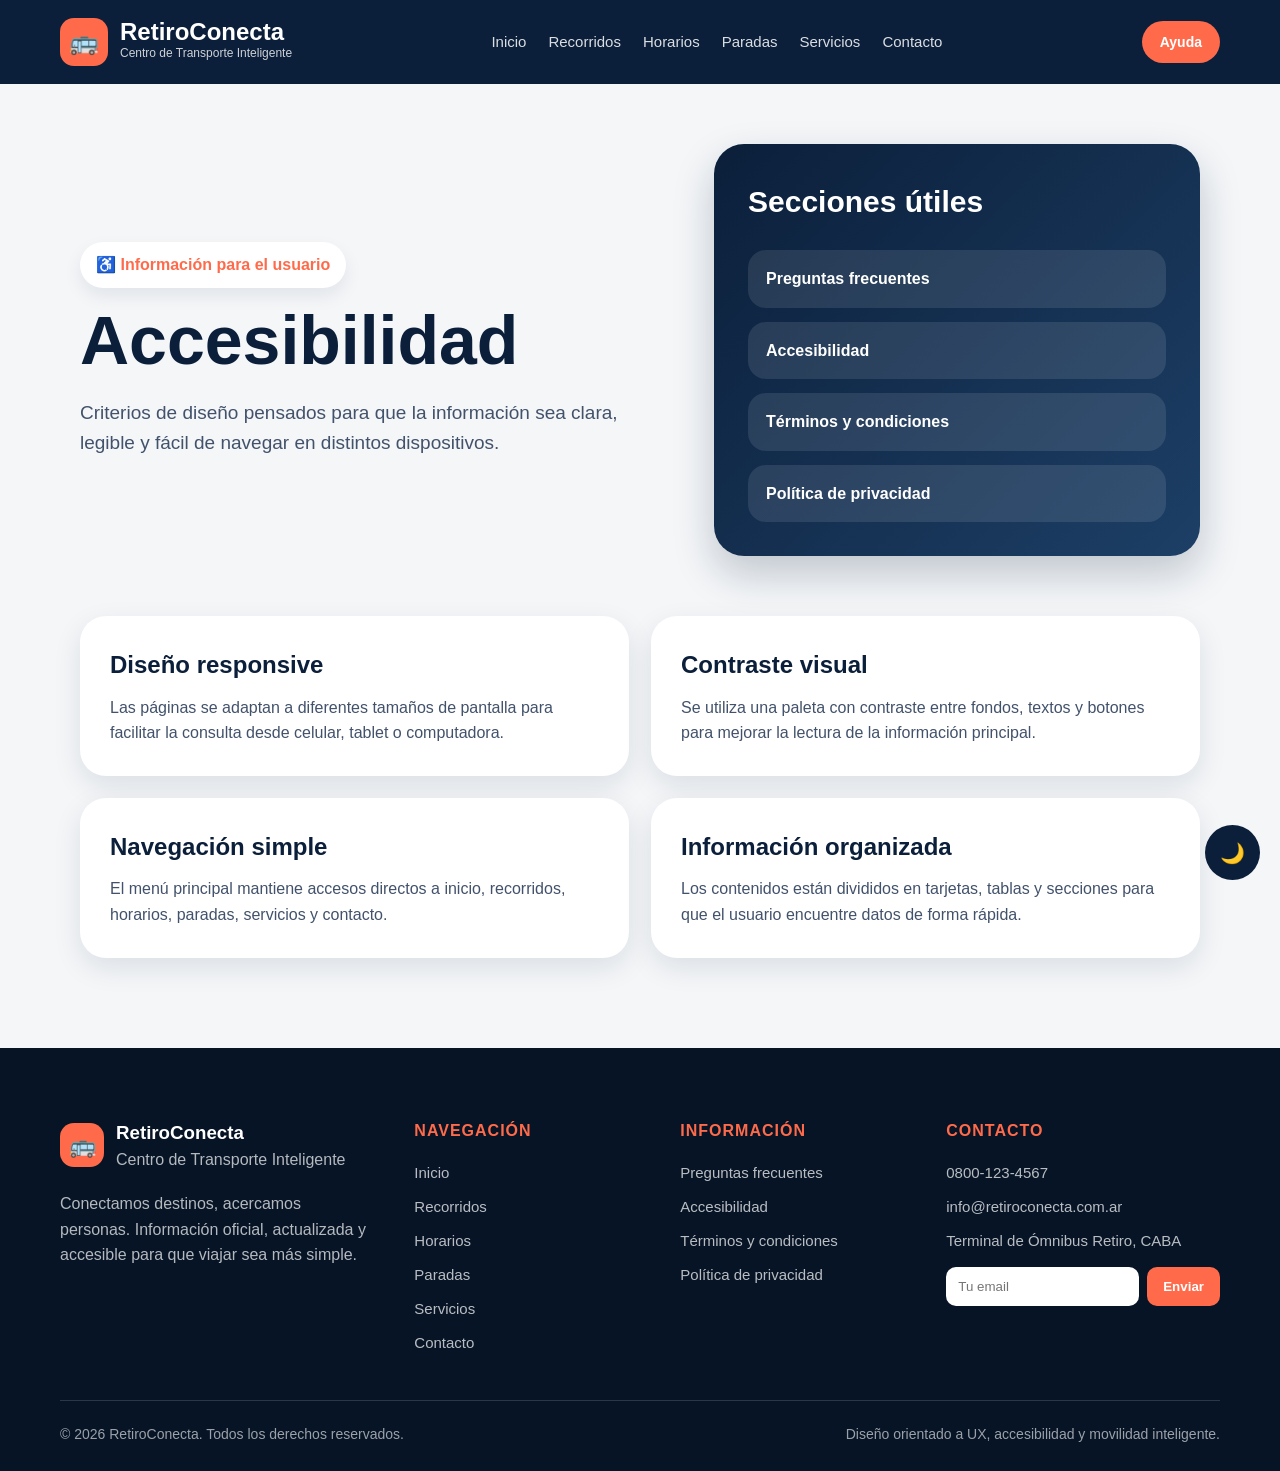
==== accesibilidad.html @ 70b4e5db "Cuarta_version" ====
<!DOCTYPE html>
<html lang="es">
<head>
  <meta charset="UTF-8">
  <meta name="viewport" content="width=device-width, initial-scale=1.0">
  <title>RetiroConecta | Accesibilidad</title>
  <link rel="stylesheet" href="styles.css">
</head>
<body>
  <header class="header">
    <nav class="navbar">
      <a href="index.html" class="logo">
        <div class="logo-icon">🚌</div>
        <div>
          <h1>RetiroConecta</h1>
          <p>Centro de Transporte Inteligente</p>
        </div>
      </a>

      <ul class="nav-links">
        <li><a href="index.html">Inicio</a></li>
        <li><a href="recorridos.html">Recorridos</a></li>
        <li><a href="horarios.html">Horarios</a></li>
        <li><a href="paradas.html">Paradas</a></li>
        <li><a href="servicios.html">Servicios</a></li>
        <li><a href="contacto.html">Contacto</a></li>
      </ul>

      <a href="contacto.html" class="btn-cuenta">Ayuda</a>
    </nav>
  </header>

  <main>
    <section class="info-hero">
      <div class="info-hero-texto">
        <span class="info-kicker">♿ Información para el usuario</span>
        <h2>Accesibilidad</h2>
        <p>Criterios de diseño pensados para que la información sea clara, legible y fácil de navegar en distintos dispositivos.</p>
      </div>
      <div class="info-panel">
        <h3>Secciones útiles</h3>
        <a href="preguntas-frecuentes.html">Preguntas frecuentes</a>
        <a href="accesibilidad.html">Accesibilidad</a>
        <a href="terminos-condiciones.html">Términos y condiciones</a>
        <a href="politica-privacidad.html">Política de privacidad</a>
      </div>
    </section>

    
    <section class="info-contenido info-grid-dos">
      <article class="info-bloque"><h3>Diseño responsive</h3><p>Las páginas se adaptan a diferentes tamaños de pantalla para facilitar la consulta desde celular, tablet o computadora.</p></article>
      <article class="info-bloque"><h3>Contraste visual</h3><p>Se utiliza una paleta con contraste entre fondos, textos y botones para mejorar la lectura de la información principal.</p></article>
      <article class="info-bloque"><h3>Navegación simple</h3><p>El menú principal mantiene accesos directos a inicio, recorridos, horarios, paradas, servicios y contacto.</p></article>
      <article class="info-bloque"><h3>Información organizada</h3><p>Los contenidos están divididos en tarjetas, tablas y secciones para que el usuario encuentre datos de forma rápida.</p></article>
    </section>

  </main>

  <footer class="footer">
    <div class="footer-contenedor">
      <div class="footer-marca">
        <div class="footer-logo">
          <div class="logo-icon">🚌</div>
          <div>
            <h3>RetiroConecta</h3>
            <p>Centro de Transporte Inteligente</p>
          </div>
        </div>
        <p>Conectamos destinos, acercamos personas. Información oficial, actualizada y accesible para que viajar sea más simple.</p>
      </div>

      <div class="footer-columna">
        <h4>Navegación</h4>
        <ul>
          <li><a href="index.html">Inicio</a></li>
          <li><a href="recorridos.html">Recorridos</a></li>
          <li><a href="horarios.html">Horarios</a></li>
          <li><a href="paradas.html">Paradas</a></li>
          <li><a href="servicios.html">Servicios</a></li>
          <li><a href="contacto.html">Contacto</a></li>
        </ul>
      </div>

      <div class="footer-columna">
        <h4>Información</h4>
        <ul>
          <li><a href="preguntas-frecuentes.html">Preguntas frecuentes</a></li>
          <li><a href="accesibilidad.html">Accesibilidad</a></li>
          <li><a href="terminos-condiciones.html">Términos y condiciones</a></li>
          <li><a href="politica-privacidad.html">Política de privacidad</a></li>
        </ul>
      </div>

      <div class="footer-columna">
        <h4>Contacto</h4>
        <ul>
          <li>0800-123-4567</li>
          <li>info@retiroconecta.com.ar</li>
          <li>Terminal de Ómnibus Retiro, CABA</li>
        </ul>
        <form class="newsletter">
          <input type="email" placeholder="Tu email">
          <button type="submit">Enviar</button>
        </form>
      </div>
    </div>

    <div class="footer-bottom">
      <p>© 2026 RetiroConecta. Todos los derechos reservados.</p>
      <p>Diseño orientado a UX, accesibilidad y movilidad inteligente.</p>
    </div>
  </footer>
  <script src="./script.js"></script>
</body>
</html>
---- styles.css ----
* {
  margin: 0;
  padding: 0;
  box-sizing: border-box;
}

body {
  font-family: Arial, Helvetica, sans-serif;
  background: #f4f6f8;
  color: #0b1f3a;
  line-height: 1.6;
}

a {
  text-decoration: none;
  color: inherit;
}

ul {
  list-style: none;
}

/* HEADER */

.header {
  background-color: #0b1f3a;
  color: white;
  padding: 18px 60px;
  position: sticky;
  top: 0;
  z-index: 100;
}

.navbar {
  max-width: 1200px;
  margin: auto;
  display: flex;
  align-items: center;
  justify-content: space-between;
  gap: 30px;
}

.logo {
  display: flex;
  align-items: center;
  gap: 12px;
}

.logo-icon {
  width: 48px;
  height: 48px;
  border-radius: 14px;
  background-color: #ff6b4a;
  display: flex;
  align-items: center;
  justify-content: center;
  font-size: 24px;
}

.logo h1 {
  font-size: 24px;
  line-height: 1;
}

.logo p {
  font-size: 12px;
  opacity: 0.8;
}

.nav-links {
  display: flex;
  gap: 22px;
  font-size: 15px;
}

.nav-links a {
  opacity: 0.85;
  transition: 0.3s;
}

.nav-links a:hover,
.nav-links .activo {
  color: #ff6b4a;
  opacity: 1;
}

.btn-cuenta {
  background-color: #ff6b4a;
  color: white;
  padding: 10px 18px;
  border-radius: 999px;
  font-size: 14px;
  font-weight: bold;
}

/* BOTONES */

.btn-principal,
.btn-secundario,
.btn-card {
  display: inline-block;
  padding: 14px 24px;
  border-radius: 999px;
  font-weight: bold;
  transition: 0.3s;
  border: none;
  cursor: pointer;
}

.btn-principal {
  background-color: #ff6b4a;
  color: white;
}

.btn-secundario {
  border: 2px solid #0b1f3a;
  color: #0b1f3a;
}

.btn-card {
  background-color: #0b1f3a;
  color: white;
  text-align: center;
  font-size: 14px;
}

.btn-principal:hover,
.btn-secundario:hover,
.btn-card:hover {
  transform: translateY(-3px);
}

/* SECCIONES GENERALES */

.hero,
.page-hero,
.horarios-hero,
.paradas-hero,
.servicios-hero,
.contacto-hero {
  max-width: 1200px;
  margin: 60px auto;
  padding: 0 40px;
  display: grid;
  grid-template-columns: 1.1fr 0.9fr;
  gap: 40px;
  align-items: center;
}

.hero-texto h2,
.page-hero-texto h2,
.horarios-hero-texto h2,
.paradas-hero-texto h2,
.servicios-hero-texto h2,
.contacto-texto h2 {
  font-size: clamp(42px, 6vw, 72px);
  line-height: 1;
  margin-bottom: 24px;
}

.hero-texto p,
.page-hero-texto p,
.horarios-hero-texto p,
.paradas-hero-texto p,
.servicios-hero-texto p,
.contacto-texto p {
  font-size: 19px;
  color: #42526b;
  max-width: 650px;
  margin-bottom: 28px;
}

.hero-botones,
.hero-tags,
.hero-etiquetas,
.contacto-tags {
  display: flex;
  gap: 14px;
  flex-wrap: wrap;
}

.hero-tags span,
.hero-etiquetas span,
.contacto-tags span {
  background: white;
  padding: 12px 18px;
  border-radius: 999px;
  box-shadow: 0 8px 18px rgba(11, 31, 58, 0.08);
  font-size: 14px;
  font-weight: bold;
}

.section-title {
  text-align: center;
  margin-bottom: 42px;
}

.section-title h2 {
  font-size: 40px;
  margin-bottom: 12px;
}

.section-title p {
  color: #42526b;
  font-size: 18px;
  max-width: 720px;
  margin: auto;
}

/* INDEX */

.hero-imagen {
  background: linear-gradient(135deg, #0b1f3a, #1d3f66);
  border-radius: 32px;
  padding: 28px;
  box-shadow: 0 20px 45px rgba(11, 31, 58, 0.25);
}

.mockup {
  background-color: white;
  border-radius: 24px;
  overflow: hidden;
  min-height: 390px;
}

.mockup-top {
  background-color: #e9edf2;
  height: 42px;
  display: flex;
  align-items: center;
  gap: 8px;
  padding: 0 18px;
}

.dot {
  width: 11px;
  height: 11px;
  border-radius: 50%;
  background-color: #b9c3cf;
}

.mockup-body {
  padding: 30px;
}

.mockup-banner {
  background-color: #0b1f3a;
  color: white;
  border-radius: 20px;
  padding: 28px;
  margin-bottom: 22px;
}

.mockup-card {
  background-color: #f4f6f8;
  border-radius: 16px;
  padding: 18px;
  margin-bottom: 14px;
  display: flex;
  justify-content: space-between;
  align-items: center;
}

.mockup-linea {
  height: 12px;
  background-color: #d5dde7;
  border-radius: 999px;
  width: 65%;
}

.mockup-button {
  width: 80px;
  height: 28px;
  border-radius: 999px;
  background-color: #ff6b4a;
}

.buscador,
.filtros-horarios {
  max-width: 1120px;
  margin: 40px auto 80px;
  padding: 38px;
  background-color: white;
  border-radius: 28px;
  box-shadow: 0 12px 32px rgba(11, 31, 58, 0.12);
}

.buscador h2,
.filtros-horarios h2 {
  font-size: 32px;
  margin-bottom: 24px;
  text-align: center;
}

.buscador form,
.filtros-horarios form {
  display: grid;
  grid-template-columns: repeat(4, 1fr);
  gap: 18px;
  align-items: end;
}

.campo label,
.grupo-input label {
  display: block;
  font-size: 14px;
  font-weight: bold;
  margin-bottom: 8px;
  color: #42526b;
}

.campo select,
.campo input,
.grupo-input input,
.grupo-input select,
.grupo-input textarea {
  width: 100%;
  padding: 14px;
  border: 1px solid #ccd5df;
  border-radius: 14px;
  font-size: 15px;
  background-color: #f9fafc;
}

.accesos {
  max-width: 1200px;
  margin: 80px auto;
  padding: 0 40px;
  text-align: center;
}

.accesos h2 {
  font-size: 38px;
  margin-bottom: 18px;
}

.accesos > p {
  color: #42526b;
  max-width: 660px;
  margin: 0 auto 40px;
  font-size: 18px;
}

.cards-grid,
.recorridos-grid,
.paradas-grid {
  display: grid;
  grid-template-columns: repeat(4, 1fr);
  gap: 24px;
}

.card,
.recorrido-card,
.parada-card,
.servicio-card,
.horario-card,
.info-card {
  background: white;
  border-radius: 26px;
  padding: 30px 24px;
  box-shadow: 0 10px 28px rgba(11, 31, 58, 0.1);
  transition: 0.3s;
}

.card:hover,
.recorrido-card:hover,
.parada-card:hover,
.servicio-card:hover,
.horario-card:hover {
  transform: translateY(-6px);
}

.icono,
.card-icono,
.parada-icono,
.servicio-icono {
  width: 60px;
  height: 60px;
  background-color: #e8f4ff;
  color: #0b1f3a;
  border-radius: 18px;
  margin-bottom: 18px;
  display: flex;
  align-items: center;
  justify-content: center;
  font-size: 28px;
}

.card .icono {
  margin: 0 auto 18px;
}

.card h3,
.recorrido-card h3,
.parada-card h3,
.servicio-card h3,
.horario-card h3,
.info-card h3 {
  font-size: 24px;
  margin-bottom: 10px;
}

.card p,
.recorrido-card p,
.parada-card p,
.servicio-card p,
.horario-card p,
.info-card p {
  color: #42526b;
}

.beneficios {
  background-color: #0b1f3a;
  color: white;
  padding: 50px 40px;
}

.beneficios-contenedor {
  max-width: 1200px;
  margin: auto;
  display: grid;
  grid-template-columns: repeat(4, 1fr);
  gap: 24px;
  text-align: center;
}

.beneficio {
  padding: 20px;
}

.beneficio span {
  font-size: 32px;
  display: block;
  margin-bottom: 10px;
}

.beneficio p {
  color: rgba(255, 255, 255, 0.75);
}

/* PANELES */

.hero-panel,
.horarios-resumen,
.paradas-panel,
.servicios-panel,
.contacto-panel {
  background: linear-gradient(135deg, #0b1f3a, #1d3f66);
  color: white;
  padding: 34px;
  border-radius: 30px;
  box-shadow: 0 18px 40px rgba(11, 31, 58, 0.22);
}

.hero-panel h3,
.horarios-resumen h3,
.paradas-panel h3,
.servicios-panel h3,
.contacto-panel h3 {
  font-size: 30px;
  margin-bottom: 20px;
}

.ruta-mini,
.resumen-item,
.estado-item,
.panel-item {
  display: flex;
  gap: 16px;
  align-items: center;
  background: rgba(255,255,255,0.1);
  padding: 18px;
  border-radius: 18px;
  margin-top: 14px;
}

.estado {
  background: #e8f4ff;
  color: #0b1f3a;
  padding: 7px 12px;
  border-radius: 999px;
  font-size: 13px;
  font-weight: bold;
}

.estado-dot {
  width: 12px;
  height: 12px;
  border-radius: 50%;
  background-color: #4cff7b;
}

/* RECORRIDOS / PARADAS */

.contenido,
.paradas-grid-section,
.servicios-grid-section,
.tabla-section {
  max-width: 1200px;
  margin: 0 auto 80px;
  padding: 0 40px;
}

.datos-ruta,
.parada-info {
  border-top: 1px solid #e1e7ee;
  padding-top: 16px;
  display: flex;
  flex-direction: column;
  gap: 8px;
  font-size: 14px;
  color: #42526b;
}

.mapa-section,
.mapa-paradas,
.experiencia-section {
  max-width: 1200px;
  margin: 20px auto 90px;
  padding: 40px;
  background: white;
  border-radius: 32px;
  display: grid;
  grid-template-columns: 1fr 1fr;
  gap: 40px;
  align-items: center;
  box-shadow: 0 12px 32px rgba(11,31,58,0.1);
}

.mapa-texto h2,
.experiencia-texto h2 {
  font-size: 40px;
  margin-bottom: 18px;
}

.mapa-texto p,
.experiencia-texto p {
  color: #42526b;
  margin-bottom: 26px;
}

.referencias,
.experiencia-lista,
.mapa-items {
  display: flex;
  flex-direction: column;
  gap: 14px;
}

.referencia,
.experiencia-item,
.mapa-item {
  display: flex;
  align-items: center;
  gap: 12px;
}

.color-dot,
.punto-ref {
  width: 14px;
  height: 14px;
  border-radius: 50%;
  background-color: #ff6b4a;
}

.mapa-visual,
.mapa-falso {
  position: relative;
  min-height: 360px;
  background: #eef3f8;
  border-radius: 28px;
  overflow: hidden;
}

.mapa-linea,
.linea-mapa {
  position: absolute;
  left: 18%;
  top: 18%;
  width: 60%;
  height: 60%;
  border-left: 5px solid #0b1f3a;
  border-bottom: 5px solid #0b1f3a;
  border-radius: 0 0 0 40px;
}

.mapa-parada,
.parada-mapa,
.punto {
  position: absolute;
  background: #ff6b4a;
  color: white;
  padding: 10px 16px;
  border-radius: 999px;
  font-size: 13px;
  font-weight: bold;
  box-shadow: 0 8px 18px rgba(0,0,0,0.18);
}

.p1, .parada-1, .punto-1 { left: 8%; top: 12%; }
.p2, .parada-2, .punto-2 { left: 28%; top: 38%; }
.p3, .parada-3, .punto-3 { left: 44%; top: 62%; }
.p4, .parada-4, .punto-4 { right: 10%; bottom: 14%; }

/* HORARIOS */

.tabla-contenedor {
  background: white;
  border-radius: 28px;
  overflow-x: auto;
  box-shadow: 0 12px 32px rgba(11,31,58,0.1);
}

table {
  width: 100%;
  border-collapse: collapse;
  min-width: 760px;
}

th {
  background: #0b1f3a;
  color: white;
  text-align: left;
  padding: 18px;
}

td {
  padding: 18px;
  border-bottom: 1px solid #e1e7ee;
  color: #42526b;
}

tbody tr:hover {
  background: #f4f6f8;
}

.horarios-cards,
.servicios-grid {
  max-width: 1200px;
  margin: 0 auto 90px;
  padding: 0 40px;
  display: grid;
  grid-template-columns: repeat(3, 1fr);
  gap: 24px;
}

/* SERVICIOS */

.experiencia-item span,
.mapa-item span {
  width: 28px;
  height: 28px;
  border-radius: 50%;
  background: #ff6b4a;
  color: white;
  display: flex;
  align-items: center;
  justify-content: center;
  font-size: 14px;
  font-weight: bold;
}

.visual-grid {
  display: grid;
  grid-template-columns: 1fr 1fr;
  gap: 18px;
}

.visual-card {
  background: #eef3f8;
  border-radius: 24px;
  padding: 28px;
  text-align: center;
}

.visual-card span {
  font-size: 34px;
  display: block;
  margin-bottom: 14px;
}

.visual-card.grande {
  background: linear-gradient(135deg,#0b1f3a,#1d3f66);
  color: white;
  min-height: 180px;
  display: flex;
  flex-direction: column;
  align-items: center;
  justify-content: center;
}

/* CONTACTO */

.contacto-contenido {
  max-width: 1200px;
  margin: 0 auto 80px;
  padding: 0 40px;
  display: grid;
  grid-template-columns: 1.2fr 0.8fr;
  gap: 30px;
}

.formulario-card {
  background: white;
  padding: 40px;
  border-radius: 30px;
  box-shadow: 0 12px 32px rgba(11,31,58,0.1);
}

.formulario-card h2 {
  font-size: 36px;
  margin-bottom: 12px;
}

.formulario-card p {
  color: #42526b;
  margin-bottom: 30px;
}

.formulario-contacto {
  display: flex;
  flex-direction: column;
  gap: 20px;
}

.formulario-contacto button {
  border: none;
  background: #ff6b4a;
  color: white;
  padding: 16px;
  border-radius: 999px;
  font-weight: bold;
  cursor: pointer;
}

.info-extra {
  display: flex;
  flex-direction: column;
  gap: 24px;
}

.info-card span {
  font-size: 34px;
  display: block;
  margin-bottom: 16px;
}

/* FOOTER */

.footer {
  background-color: #061426;
  color: white;
  padding: 70px 60px 25px;
}

.footer-contenedor {
  max-width: 1200px;
  margin: auto;
  display: grid;
  grid-template-columns: 1.4fr 1fr 1fr 1.2fr;
  gap: 45px;
}

.footer-logo {
  display: flex;
  align-items: center;
  gap: 12px;
  margin-bottom: 18px;
}

.footer-logo .logo-icon {
  width: 44px;
  height: 44px;
  font-size: 22px;
}

.footer-marca p {
  color: rgba(255,255,255,0.7);
  max-width: 330px;
}

.footer-columna h4 {
  margin-bottom: 18px;
  color: #ff6b4a;
  font-size: 16px;
  text-transform: uppercase;
  letter-spacing: 1px;
}

.footer-columna ul {
  display: flex;
  flex-direction: column;
  gap: 10px;
  color: rgba(255,255,255,0.72);
  font-size: 15px;
}

.footer-columna a:hover {
  color: #ff6b4a;
}

.newsletter {
  display: flex;
  margin-top: 14px;
  gap: 8px;
}

.newsletter input {
  flex: 1;
  padding: 12px;
  border: none;
  border-radius: 10px;
}

.newsletter button {
  border: none;
  background-color: #ff6b4a;
  color: white;
  padding: 12px 16px;
  border-radius: 10px;
  cursor: pointer;
  font-weight: bold;
}

.footer-bottom {
  max-width: 1200px;
  margin: 45px auto 0;
  padding-top: 22px;
  border-top: 1px solid rgba(255,255,255,0.15);
  display: flex;
  justify-content: space-between;
  gap: 20px;
  color: rgba(255,255,255,0.6);
  font-size: 14px;
}

/* RESPONSIVE */

@media (max-width: 950px) {
  .header {
    padding: 18px 28px;
  }

  .navbar {
    flex-direction: column;
  }

  .nav-links {
    flex-wrap: wrap;
    justify-content: center;
  }

  .hero,
  .page-hero,
  .horarios-hero,
  .paradas-hero,
  .servicios-hero,
  .contacto-hero,
  .mapa-section,
  .mapa-paradas,
  .experiencia-section,
  .contacto-contenido {
    grid-template-columns: 1fr;
  }

  .buscador form,
  .filtros-horarios form {
    grid-template-columns: 1fr 1fr;
  }

  .cards-grid,
  .recorridos-grid,
  .paradas-grid,
  .beneficios-contenedor {
    grid-template-columns: repeat(2, 1fr);
  }

  .servicios-grid,
  .horarios-cards {
    grid-template-columns: 1fr;
  }

  .footer-contenedor {
    grid-template-columns: 1fr 1fr;
  }
}

@media (max-width: 600px) {
  .hero,
  .page-hero,
  .horarios-hero,
  .paradas-hero,
  .servicios-hero,
  .contacto-hero,
  .accesos,
  .contenido,
  .paradas-grid-section,
  .servicios-grid-section,
  .tabla-section,
  .horarios-cards,
  .servicios-grid,
  .contacto-contenido,
  .mapa-section,
  .mapa-paradas,
  .experiencia-section {
    padding: 0 22px;
  }

  .buscador,
  .filtros-horarios {
    margin: 30px 22px 60px;
    padding: 28px 22px;
  }

  .buscador form,
  .filtros-horarios form,
  .cards-grid,
  .recorridos-grid,
  .paradas-grid,
  .beneficios-contenedor,
  .footer-contenedor,
  .visual-grid {
    grid-template-columns: 1fr;
  }

  .footer {
    padding: 50px 24px 24px;
  }

  .footer-bottom {
    flex-direction: column;
  }
}


/* LINKS EXTERNOS DE RUTAS */
.link-ruta,
.link-tabla,
.link-titulo {
  color: inherit;
  font-weight: bold;
}

.link-ruta:hover,
.link-tabla:hover,
.link-titulo:hover {
  color: #ff6b4a;
}

.rutas-externas {
  max-width: 1200px;
  margin: 50px auto 80px;
  padding: 0 40px;
}

.rutas-links-grid {
  display: grid;
  grid-template-columns: repeat(4, 1fr);
  gap: 24px;
}

.ruta-link-card {
  background: white;
  border-radius: 24px;
  padding: 26px 22px;
  box-shadow: 0 10px 28px rgba(11, 31, 58, 0.1);
  transition: 0.3s;
  border-left: 5px solid #ff6b4a;
}

.ruta-link-card:hover {
  transform: translateY(-6px);
}

.ruta-link-card strong {
  display: block;
  color: #ff6b4a;
  font-size: 15px;
  margin-bottom: 8px;
  text-transform: uppercase;
  letter-spacing: 1px;
}

.ruta-link-card span {
  display: block;
  color: #0b1f3a;
  font-size: 20px;
  font-weight: bold;
}

.p5 {
  right: 10%;
  bottom: 28%;
}

@media (max-width: 950px) {
  .rutas-links-grid {
    grid-template-columns: repeat(2, 1fr);
  }
}

@media (max-width: 600px) {
  .rutas-externas {
    padding: 0 22px;
  }

  .rutas-links-grid {
    grid-template-columns: 1fr;
  }
}


/* LOADER PROFESIONAL */
.loader-overlay {
  position: fixed;
  inset: 0;
  background: rgba(6, 20, 38, 0.68);
  backdrop-filter: blur(7px);
  -webkit-backdrop-filter: blur(7px);
  display: flex;
  align-items: center;
  justify-content: center;
  opacity: 0;
  visibility: hidden;
  transition: opacity 0.28s ease, visibility 0.28s ease;
  z-index: 9998;
}

.loader-overlay.activo {
  opacity: 1;
  visibility: visible;
}

.loader-card {
  background: rgba(255, 255, 255, 0.96);
  color: #0b1f3a;
  padding: 34px 42px;
  border-radius: 30px;
  box-shadow: 0 24px 60px rgba(0,0,0,0.28);
  display: flex;
  flex-direction: column;
  align-items: center;
  gap: 14px;
  min-width: 290px;
  transform: translateY(12px) scale(0.96);
  transition: transform 0.28s ease;
}

.loader-overlay.activo .loader-card {
  transform: translateY(0) scale(1);
}

.loader-spinner {
  width: 62px;
  height: 62px;
  border: 6px solid #e8f4ff;
  border-top-color: #ff6b4a;
  border-right-color: #0b1f3a;
  border-radius: 50%;
  animation: girar-loader 0.85s linear infinite;
}

.loader-card p {
  font-weight: 800;
  font-size: 17px;
  text-align: center;
  margin-top: 4px;
}

.loader-subtexto {
  color: #42526b;
  font-size: 14px;
  text-align: center;
}

.loader-barra {
  width: 100%;
  height: 7px;
  background: #e8f4ff;
  border-radius: 999px;
  overflow: hidden;
  margin-top: 6px;
}

.loader-barra span {
  display: block;
  width: 45%;
  height: 100%;
  background: linear-gradient(90deg, #ff6b4a, #0b1f3a);
  border-radius: 999px;
  animation: avanzar-loader 1s ease-in-out infinite;
}

@keyframes girar-loader {
  from {
    transform: rotate(0deg);
  }
  to {
    transform: rotate(360deg);
  }
}

@keyframes avanzar-loader {
  0% {
    transform: translateX(-120%);
  }
  100% {
    transform: translateX(240%);
  }
}


/* SECCIONES DE INFORMACIÓN */
.info-hero {
  max-width: 1200px;
  margin: 60px auto;
  padding: 0 40px;
  display: grid;
  grid-template-columns: 1.1fr 0.9fr;
  gap: 40px;
  align-items: center;
}

.info-kicker {
  display: inline-block;
  background: white;
  color: #ff6b4a;
  padding: 10px 16px;
  border-radius: 999px;
  font-weight: bold;
  margin-bottom: 18px;
  box-shadow: 0 8px 18px rgba(11, 31, 58, 0.08);
}

.info-hero-texto h2 {
  font-size: clamp(42px, 6vw, 68px);
  line-height: 1;
  margin-bottom: 24px;
}

.info-hero-texto p {
  font-size: 19px;
  color: #42526b;
  max-width: 650px;
}

.info-panel {
  background: linear-gradient(135deg, #0b1f3a, #1d3f66);
  color: white;
  padding: 34px;
  border-radius: 30px;
  box-shadow: 0 18px 40px rgba(11, 31, 58, 0.22);
  display: flex;
  flex-direction: column;
  gap: 14px;
}

.info-panel h3 {
  font-size: 30px;
  margin-bottom: 10px;
}

.info-panel a {
  background: rgba(255,255,255,0.1);
  padding: 16px 18px;
  border-radius: 18px;
  font-weight: bold;
  transition: 0.3s;
}

.info-panel a:hover {
  background: rgba(255,255,255,0.18);
  color: #ff6b4a;
}

.info-contenido,
.info-accesos-home {
  max-width: 1200px;
  margin: 0 auto 90px;
  padding: 0 40px;
}

.info-contenido {
  display: grid;
  grid-template-columns: 1fr;
  gap: 22px;
}

.info-grid-dos {
  grid-template-columns: repeat(2, 1fr);
}

.info-bloque,
.info-link-card {
  background: white;
  border-radius: 26px;
  padding: 30px;
  box-shadow: 0 10px 28px rgba(11, 31, 58, 0.1);
}

.info-bloque h3,
.info-link-card h3 {
  font-size: 24px;
  margin-bottom: 10px;
}

.info-bloque p,
.info-link-card p {
  color: #42526b;
}

.info-bloque a {
  color: #ff6b4a;
  font-weight: bold;
}

.info-links-grid {
  display: grid;
  grid-template-columns: repeat(4, 1fr);
  gap: 24px;
}

.info-link-card {
  transition: 0.3s;
}

.info-link-card:hover {
  transform: translateY(-6px);
}

.info-link-card span {
  display: flex;
  align-items: center;
  justify-content: center;
  width: 60px;
  height: 60px;
  border-radius: 18px;
  background: #e8f4ff;
  font-size: 28px;
  margin-bottom: 18px;
}

@media (max-width: 950px) {
  .info-hero,
  .info-grid-dos {
    grid-template-columns: 1fr;
  }

  .info-links-grid {
    grid-template-columns: repeat(2, 1fr);
  }
}

@media (max-width: 600px) {
  .info-hero,
  .info-contenido,
  .info-accesos-home {
    padding: 0 22px;
  }

  .info-links-grid {
    grid-template-columns: 1fr;
  }
}
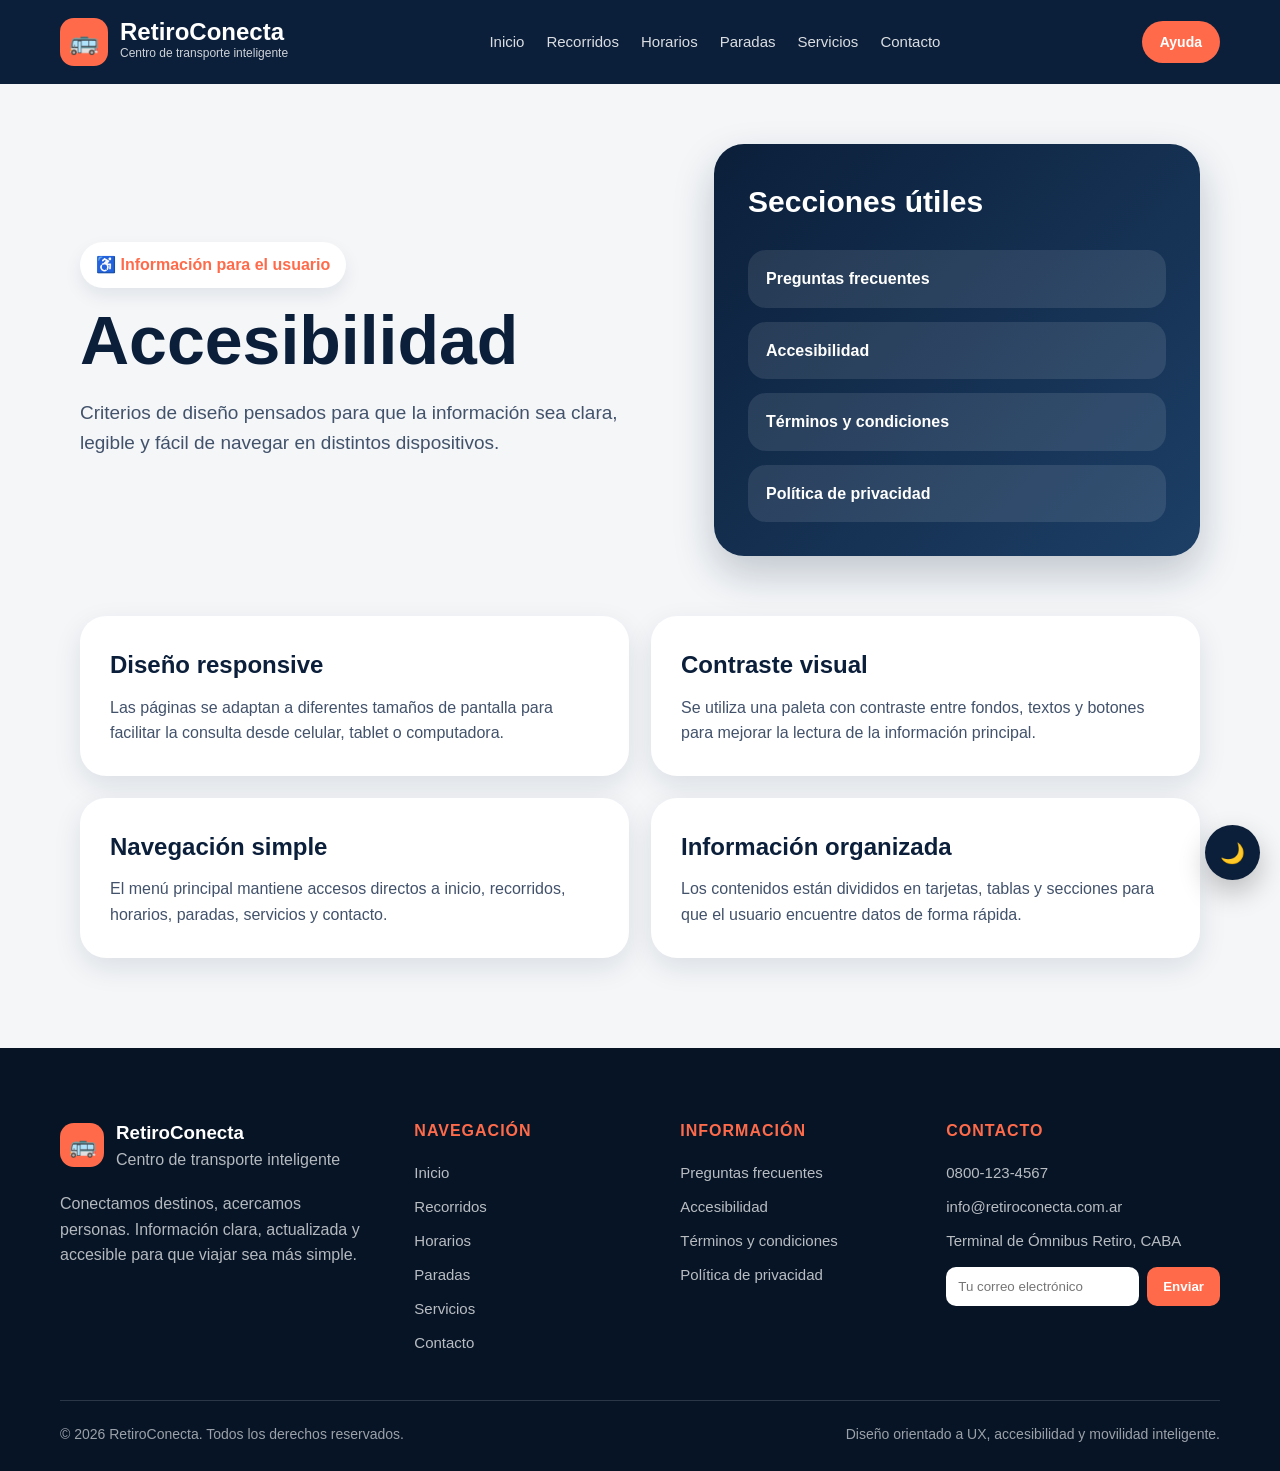
==== commit f3ab8ad6: "sexta_version" ====
--- a/accesibilidad.html
+++ b/accesibilidad.html
@@ -13,7 +13,7 @@
         <div class="logo-icon">🚌</div>
         <div>
           <h1>RetiroConecta</h1>
-          <p>Centro de Transporte Inteligente</p>
+          <p>Centro de transporte inteligente</p>
         </div>
       </a>
 
@@ -25,6 +25,12 @@
         <li><a href="servicios.html">Servicios</a></li>
         <li><a href="contacto.html">Contacto</a></li>
       </ul>
+
+      <button class="menu-toggle" type="button" aria-label="Abrir menú de navegación" aria-expanded="false">
+        <span></span>
+        <span></span>
+        <span></span>
+      </button>
 
       <a href="contacto.html" class="btn-cuenta">Ayuda</a>
     </nav>
@@ -46,7 +52,6 @@
       </div>
     </section>
 
-    
     <section class="info-contenido info-grid-dos">
       <article class="info-bloque"><h3>Diseño responsive</h3><p>Las páginas se adaptan a diferentes tamaños de pantalla para facilitar la consulta desde celular, tablet o computadora.</p></article>
       <article class="info-bloque"><h3>Contraste visual</h3><p>Se utiliza una paleta con contraste entre fondos, textos y botones para mejorar la lectura de la información principal.</p></article>
@@ -63,10 +68,10 @@
           <div class="logo-icon">🚌</div>
           <div>
             <h3>RetiroConecta</h3>
-            <p>Centro de Transporte Inteligente</p>
+            <p>Centro de transporte inteligente</p>
           </div>
         </div>
-        <p>Conectamos destinos, acercamos personas. Información oficial, actualizada y accesible para que viajar sea más simple.</p>
+        <p>Conectamos destinos, acercamos personas. Información clara, actualizada y accesible para que viajar sea más simple.</p>
       </div>
 
       <div class="footer-columna">
@@ -99,7 +104,7 @@
           <li>Terminal de Ómnibus Retiro, CABA</li>
         </ul>
         <form class="newsletter">
-          <input type="email" placeholder="Tu email">
+          <input type="email" placeholder="Tu correo electrónico">
           <button type="submit">Enviar</button>
         </form>
       </div>
@@ -110,6 +115,6 @@
       <p>Diseño orientado a UX, accesibilidad y movilidad inteligente.</p>
     </div>
   </footer>
-  <script src="./script.js"></script>
+  <script src="script.js"></script>
 </body>
 </html>
--- a/styles.css
+++ b/styles.css
@@ -19,6 +19,28 @@
 
 ul {
   list-style: none;
+}
+
+html {
+  scroll-behavior: smooth;
+}
+
+body,
+a,
+button,
+input,
+select,
+textarea {
+  transition: background-color 0.25s ease, color 0.25s ease, border-color 0.25s ease;
+}
+
+a:focus-visible,
+button:focus-visible,
+input:focus-visible,
+select:focus-visible,
+textarea:focus-visible {
+  outline: 3px solid #ffb199;
+  outline-offset: 3px;
 }
 
 /* HEADER */
@@ -92,6 +114,40 @@
   border-radius: 999px;
   font-size: 14px;
   font-weight: bold;
+}
+
+.menu-toggle {
+  display: none;
+  width: 46px;
+  height: 46px;
+  border: 1px solid rgba(255,255,255,0.28);
+  border-radius: 14px;
+  background: rgba(255,255,255,0.1);
+  cursor: pointer;
+  align-items: center;
+  justify-content: center;
+  flex-direction: column;
+  gap: 6px;
+}
+
+.menu-toggle span {
+  width: 23px;
+  height: 3px;
+  border-radius: 999px;
+  background: #ffffff;
+  transition: transform 0.25s ease, opacity 0.25s ease;
+}
+
+.menu-toggle.abierto span:nth-child(1) {
+  transform: translateY(9px) rotate(45deg);
+}
+
+.menu-toggle.abierto span:nth-child(2) {
+  opacity: 0;
+}
+
+.menu-toggle.abierto span:nth-child(3) {
+  transform: translateY(-9px) rotate(-45deg);
 }
 
 /* BOTONES */
@@ -839,16 +895,66 @@
 
 @media (max-width: 950px) {
   .header {
-    padding: 18px 28px;
+    padding: 14px 22px;
   }
 
   .navbar {
+    position: relative;
+    flex-direction: row;
+    flex-wrap: wrap;
+    gap: 14px;
+  }
+
+  .logo {
+    flex: 1;
+    min-width: 0;
+  }
+
+  .logo h1 {
+    font-size: 21px;
+  }
+
+  .logo p {
+    font-size: 11px;
+  }
+
+  .menu-toggle {
+    display: flex;
+  }
+
+  .btn-cuenta {
+    display: none;
+  }
+
+  .nav-links {
+    display: none;
+    width: 100%;
     flex-direction: column;
-  }
-
-  .nav-links {
-    flex-wrap: wrap;
-    justify-content: center;
+    gap: 10px;
+    padding: 16px;
+    border-radius: 22px;
+    background: #ffffff;
+    box-shadow: 0 16px 35px rgba(0,0,0,0.22);
+    color: #0b1f3a;
+  }
+
+  .nav-links.abierto {
+    display: flex;
+  }
+
+  .nav-links a {
+    display: block;
+    width: 100%;
+    padding: 12px 14px;
+    border-radius: 14px;
+    opacity: 1;
+    font-weight: 700;
+  }
+
+  .nav-links a:hover,
+  .nav-links .activo {
+    background: #fff0eb;
+    color: #d84d2f;
   }
 
   .hero,
@@ -931,6 +1037,46 @@
   .footer-bottom {
     flex-direction: column;
   }
+
+  .logo-icon {
+    width: 42px;
+    height: 42px;
+    font-size: 22px;
+  }
+
+  .hero,
+  .page-hero,
+  .horarios-hero,
+  .paradas-hero,
+  .servicios-hero,
+  .contacto-hero,
+  .info-hero {
+    margin: 34px auto;
+  }
+
+  .hero-texto h2,
+  .page-hero-texto h2,
+  .horarios-hero-texto h2,
+  .paradas-hero-texto h2,
+  .servicios-hero-texto h2,
+  .contacto-texto h2,
+  .info-hero-texto h2 {
+    font-size: clamp(34px, 11vw, 46px);
+  }
+
+  .section-title h2,
+  .mapa-texto h2,
+  .experiencia-texto h2,
+  .formulario-card h2 {
+    font-size: 30px;
+  }
+
+  .mapa-section,
+  .mapa-paradas,
+  .experiencia-section {
+    padding-top: 28px;
+    padding-bottom: 28px;
+  }
 }
 
 
@@ -1263,3 +1409,219 @@
     grid-template-columns: 1fr;
   }
 }
+
+
+/* MODO OSCURO: contraste corregido también en responsive */
+body.dark-mode {
+  background: #07111f;
+  color: #f8fafc;
+}
+
+body.dark-mode .header,
+body.dark-mode .footer,
+body.dark-mode .mockup-banner,
+body.dark-mode th {
+  background-color: #020817;
+}
+
+body.dark-mode .hero-texto p,
+body.dark-mode .page-hero-texto p,
+body.dark-mode .horarios-hero-texto p,
+body.dark-mode .paradas-hero-texto p,
+body.dark-mode .servicios-hero-texto p,
+body.dark-mode .contacto-texto p,
+body.dark-mode .section-title p,
+body.dark-mode .accesos > p,
+body.dark-mode .card p,
+body.dark-mode .recorrido-card p,
+body.dark-mode .parada-card p,
+body.dark-mode .servicio-card p,
+body.dark-mode .horario-card p,
+body.dark-mode .info-card p,
+body.dark-mode .formulario-card p,
+body.dark-mode .mapa-texto p,
+body.dark-mode .experiencia-texto p,
+body.dark-mode .info-hero-texto p,
+body.dark-mode .info-bloque p,
+body.dark-mode .info-link-card p,
+body.dark-mode .campo label,
+body.dark-mode .grupo-input label,
+body.dark-mode td,
+body.dark-mode .datos-ruta,
+body.dark-mode .parada-info,
+body.dark-mode .loader-subtexto {
+  color: #d8e4f2;
+}
+
+body.dark-mode .card,
+body.dark-mode .recorrido-card,
+body.dark-mode .parada-card,
+body.dark-mode .servicio-card,
+body.dark-mode .horario-card,
+body.dark-mode .info-card,
+body.dark-mode .buscador,
+body.dark-mode .filtros-horarios,
+body.dark-mode .formulario-card,
+body.dark-mode .mapa-section,
+body.dark-mode .mapa-paradas,
+body.dark-mode .experiencia-section,
+body.dark-mode .ruta-link-card,
+body.dark-mode .info-bloque,
+body.dark-mode .info-link-card,
+body.dark-mode .mockup,
+body.dark-mode .tabla-contenedor,
+body.dark-mode .info-kicker,
+body.dark-mode .hero-tags span,
+body.dark-mode .hero-etiquetas span,
+body.dark-mode .contacto-tags span,
+body.dark-mode .visual-card,
+body.dark-mode .loader-card {
+  background: #0f2036;
+  color: #f8fafc;
+  box-shadow: 0 14px 34px rgba(0,0,0,0.38);
+}
+
+body.dark-mode .hero-panel,
+body.dark-mode .horarios-resumen,
+body.dark-mode .paradas-panel,
+body.dark-mode .servicios-panel,
+body.dark-mode .contacto-panel,
+body.dark-mode .info-panel,
+body.dark-mode .hero-imagen,
+body.dark-mode .visual-card.grande {
+  background: linear-gradient(135deg, #020817, #12365d);
+  color: #ffffff;
+}
+
+body.dark-mode .campo select,
+body.dark-mode .campo input,
+body.dark-mode .grupo-input input,
+body.dark-mode .grupo-input select,
+body.dark-mode .grupo-input textarea,
+body.dark-mode .newsletter input {
+  background: #07111f;
+  color: #f8fafc;
+  border-color: #36516f;
+}
+
+body.dark-mode .campo select::placeholder,
+body.dark-mode .campo input::placeholder,
+body.dark-mode .grupo-input input::placeholder,
+body.dark-mode .grupo-input textarea::placeholder,
+body.dark-mode .newsletter input::placeholder {
+  color: #9fb2c9;
+}
+
+body.dark-mode .btn-secundario {
+  border-color: #ffb199;
+  color: #ffffff;
+}
+
+body.dark-mode .btn-card,
+body.dark-mode .btn-principal,
+body.dark-mode .formulario-contacto button,
+body.dark-mode .newsletter button,
+body.dark-mode .btn-cuenta {
+  background: #ff7a59;
+  color: #061426;
+}
+
+body.dark-mode .icono,
+body.dark-mode .card-icono,
+body.dark-mode .parada-icono,
+body.dark-mode .servicio-icono,
+body.dark-mode .info-link-card span,
+body.dark-mode .estado {
+  background: #173a62;
+  color: #ffffff;
+}
+
+body.dark-mode .ruta-link-card span,
+body.dark-mode .link-ruta,
+body.dark-mode .link-tabla,
+body.dark-mode .link-titulo {
+  color: #ffffff;
+}
+
+body.dark-mode .mapa-visual,
+body.dark-mode .mapa-falso {
+  background: #102944;
+}
+
+body.dark-mode .mapa-linea,
+body.dark-mode .linea-mapa {
+  border-left-color: #ffb199;
+  border-bottom-color: #ffb199;
+}
+
+body.dark-mode tbody tr:hover {
+  background: #132b47;
+}
+
+body.dark-mode .mockup-top,
+body.dark-mode .mockup-card {
+  background: #142a46;
+}
+
+body.dark-mode .mockup-linea,
+body.dark-mode .dot,
+body.dark-mode .loader-barra {
+  background: #36516f;
+}
+
+body.dark-mode .nav-links {
+  background: #0f2036;
+  color: #ffffff;
+}
+
+body.dark-mode .nav-links a:hover,
+body.dark-mode .nav-links .activo {
+  background: #173a62;
+  color: #ffb199;
+}
+
+.modo-toggle {
+  position: fixed;
+  bottom: 20px;
+  right: 20px;
+  width: 55px;
+  height: 55px;
+  border: none;
+  border-radius: 50%;
+  background: #0b1f3a;
+  color: white;
+  cursor: pointer;
+  font-size: 20px;
+  z-index: 999;
+  box-shadow: 0 12px 28px rgba(0,0,0,0.24);
+}
+
+body.dark-mode .modo-toggle {
+  background: #ff7a59;
+  color: #061426;
+}
+
+@media (max-width: 600px) {
+  .modo-toggle {
+    right: 16px;
+    bottom: 16px;
+    width: 50px;
+    height: 50px;
+  }
+
+  .hero-botones .btn-principal,
+  .hero-botones .btn-secundario,
+  .btn-card,
+  .formulario-contacto button {
+    width: 100%;
+    text-align: center;
+  }
+
+  .tabla-contenedor {
+    border: 1px solid #dbe4ef;
+  }
+
+  body.dark-mode .tabla-contenedor {
+    border-color: #36516f;
+  }
+}
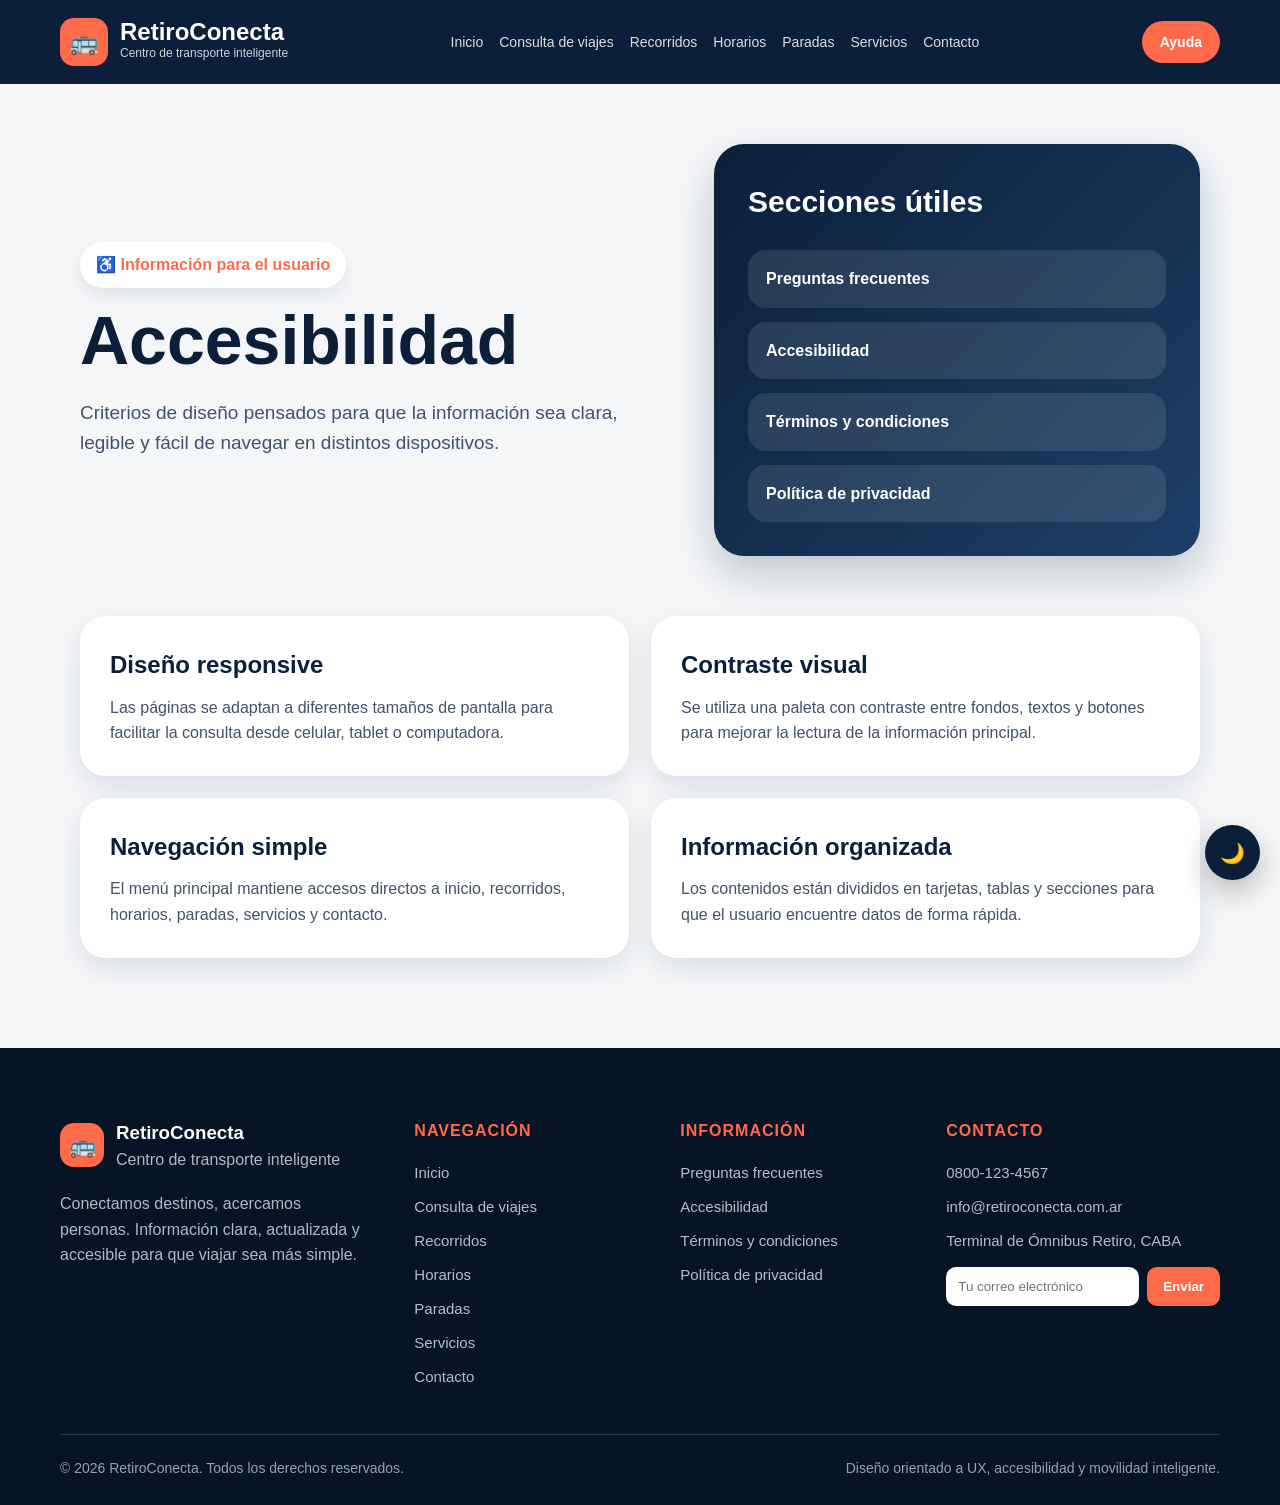
==== commit 689e837d: "decimo_segunda_version" ====
--- a/accesibilidad.html
+++ b/accesibilidad.html
@@ -19,6 +19,7 @@
 
       <ul class="nav-links">
         <li><a href="index.html">Inicio</a></li>
+        <li><a href="consulta-viajes.html">Consulta de viajes</a></li>
         <li><a href="recorridos.html">Recorridos</a></li>
         <li><a href="horarios.html">Horarios</a></li>
         <li><a href="paradas.html">Paradas</a></li>
@@ -78,6 +79,7 @@
         <h4>Navegación</h4>
         <ul>
           <li><a href="index.html">Inicio</a></li>
+          <li><a href="consulta-viajes.html">Consulta de viajes</a></li>
           <li><a href="recorridos.html">Recorridos</a></li>
           <li><a href="horarios.html">Horarios</a></li>
           <li><a href="paradas.html">Paradas</a></li>
--- a/styles.css
+++ b/styles.css
@@ -60,7 +60,7 @@
   display: flex;
   align-items: center;
   justify-content: space-between;
-  gap: 30px;
+  gap: 18px;
 }
 
 .logo {
@@ -92,8 +92,8 @@
 
 .nav-links {
   display: flex;
-  gap: 22px;
-  font-size: 15px;
+  gap: 16px;
+  font-size: 14px;
 }
 
 .nav-links a {
@@ -744,6 +744,171 @@
   flex-direction: column;
   align-items: center;
   justify-content: center;
+}
+
+
+/* SERVICIOS OBLIGATORIOS / MAPA TERMINAL / ASISTENTE */
+
+.servicio-detalle {
+  border-top: 1px solid #e1e7ee;
+  margin-top: 16px;
+  padding-top: 14px;
+  display: flex;
+  flex-direction: column;
+  gap: 8px;
+  font-size: 14px;
+  color: #42526b;
+}
+
+.mapa-terminal-section,
+.asistente-section {
+  max-width: 1200px;
+  margin: 20px auto 90px;
+  padding: 40px;
+  background: white;
+  border-radius: 32px;
+  box-shadow: 0 12px 32px rgba(11,31,58,0.1);
+}
+
+.mapa-terminal-section {
+  display: grid;
+  grid-template-columns: 0.8fr 1.2fr;
+  gap: 40px;
+  align-items: center;
+}
+
+.terminal-plano {
+  position: relative;
+  min-height: 430px;
+  border-radius: 30px;
+  background:
+    linear-gradient(90deg, rgba(11,31,58,0.08) 1px, transparent 1px),
+    linear-gradient(rgba(11,31,58,0.08) 1px, transparent 1px),
+    #eef3f8;
+  background-size: 42px 42px;
+  overflow: hidden;
+  border: 2px solid #d7e2ee;
+}
+
+.terminal-plano::before {
+  content: "Hall central";
+  position: absolute;
+  left: 30%;
+  top: 34%;
+  width: 38%;
+  height: 24%;
+  border: 3px dashed #0b1f3a;
+  border-radius: 24px;
+  display: flex;
+  align-items: center;
+  justify-content: center;
+  color: #0b1f3a;
+  font-weight: 800;
+  background: rgba(255,255,255,0.68);
+}
+
+.plano-zona {
+  position: absolute;
+  background: #ff6b4a;
+  color: #ffffff;
+  padding: 9px 13px;
+  border-radius: 999px;
+  font-size: 13px;
+  font-weight: 800;
+  box-shadow: 0 8px 18px rgba(0,0,0,0.16);
+  white-space: nowrap;
+}
+
+.plano-acceso { left: 5%; top: 8%; background: #0b1f3a; }
+.plano-andenes { left: 13%; bottom: 10%; }
+.plano-anden-b { right: 12%; bottom: 12%; }
+.plano-banos { left: 8%; top: 44%; }
+.plano-info { left: 42%; top: 18%; background: #0b1f3a; }
+.plano-espera { right: 7%; top: 38%; }
+.plano-gastro { left: 34%; bottom: 22%; }
+.plano-estacionamiento { right: 5%; top: 8%; background: #0b1f3a; }
+.plano-asistente { right: 32%; bottom: 5%; background: #0b1f3a; }
+
+.chatbot-card {
+  background: #f4f6f8;
+  border-radius: 28px;
+  padding: 28px;
+  display: grid;
+  grid-template-columns: 1fr;
+  gap: 20px;
+  border: 1px solid #e1e7ee;
+}
+
+.chatbot-mensajes {
+  display: flex;
+  flex-direction: column;
+  gap: 12px;
+}
+
+.chatbot-bot,
+.chatbot-respuesta {
+  background: white;
+  border-radius: 20px;
+  padding: 18px 20px;
+  color: #42526b;
+  box-shadow: 0 8px 18px rgba(11,31,58,0.08);
+}
+
+.chatbot-bot {
+  border-left: 5px solid #ff6b4a;
+}
+
+.chatbot-respuesta {
+  color: #0b1f3a;
+  font-weight: 700;
+}
+
+.chatbot-formulario {
+  display: grid;
+  grid-template-columns: 1fr auto;
+  gap: 18px;
+  align-items: end;
+}
+
+.resultado-dato-ancho {
+  grid-column: 1 / -1;
+}
+
+@media (max-width: 950px) {
+  .mapa-terminal-section {
+    grid-template-columns: 1fr;
+  }
+
+  .chatbot-formulario {
+    grid-template-columns: 1fr;
+  }
+}
+
+@media (max-width: 600px) {
+  .mapa-terminal-section,
+  .asistente-section {
+    margin: 0 22px 60px;
+    padding: 24px 20px;
+  }
+
+  .terminal-plano {
+    min-height: 520px;
+  }
+
+  .plano-zona {
+    font-size: 12px;
+    padding: 8px 10px;
+  }
+
+  .plano-acceso { left: 6%; top: 6%; }
+  .plano-estacionamiento { right: 6%; top: 15%; }
+  .plano-info { left: 24%; top: 25%; }
+  .plano-banos { left: 8%; top: 42%; }
+  .plano-espera { right: 8%; top: 44%; }
+  .plano-gastro { left: 20%; bottom: 28%; }
+  .plano-andenes { left: 8%; bottom: 12%; }
+  .plano-anden-b { right: 8%; bottom: 12%; }
+  .plano-asistente { right: 26%; bottom: 4%; }
 }
 
 /* CONTACTO */
@@ -1465,6 +1630,8 @@
 body.dark-mode .mapa-section,
 body.dark-mode .mapa-paradas,
 body.dark-mode .experiencia-section,
+body.dark-mode .mapa-terminal-section,
+body.dark-mode .asistente-section,
 body.dark-mode .ruta-link-card,
 body.dark-mode .info-bloque,
 body.dark-mode .info-link-card,
@@ -1475,7 +1642,9 @@
 body.dark-mode .hero-etiquetas span,
 body.dark-mode .contacto-tags span,
 body.dark-mode .visual-card,
-body.dark-mode .loader-card {
+body.dark-mode .loader-card,
+body.dark-mode .chatbot-bot,
+body.dark-mode .chatbot-respuesta {
   background: #0f2036;
   color: #f8fafc;
   box-shadow: 0 14px 34px rgba(0,0,0,0.38);
@@ -1570,13 +1739,11 @@
 }
 
 body.dark-mode .nav-links {
-  background: #0f2036;
   color: #ffffff;
 }
 
 body.dark-mode .nav-links a:hover,
 body.dark-mode .nav-links .activo {
-  background: #173a62;
   color: #ffb199;
 }
 
@@ -1625,3 +1792,637 @@
     border-color: #36516f;
   }
 }
+
+
+/* IMÁGENES ILUSTRATIVAS */
+.hero-ilustrada {
+  position: relative;
+  overflow: hidden;
+}
+
+.imagen-destacada,
+.imagen-contexto-media,
+.imagen-mapa,
+.imagen-mapa-fondo,
+.visual-card-imagen img {
+  display: block;
+  width: 100%;
+  height: auto;
+}
+
+.hero-ilustrada .imagen-destacada {
+  border-radius: 26px;
+  box-shadow: 0 16px 36px rgba(0,0,0,0.18);
+}
+
+.hero-mini-card {
+  position: absolute;
+  left: 52px;
+  bottom: 52px;
+  max-width: 250px;
+  padding: 18px 20px;
+  background: rgba(255,255,255,0.92);
+  color: #0b1f3a;
+  border-radius: 22px;
+  box-shadow: 0 12px 28px rgba(0,0,0,0.22);
+  backdrop-filter: blur(8px);
+}
+
+.hero-mini-card strong,
+.hero-mini-card span {
+  display: block;
+}
+
+.hero-mini-card strong {
+  font-size: 20px;
+  margin-bottom: 4px;
+}
+
+.hero-mini-card span {
+  color: #42526b;
+  font-size: 14px;
+  line-height: 1.4;
+}
+
+.imagen-contexto {
+  max-width: 1120px;
+  margin: 0 auto 80px;
+  padding: 28px;
+  background: white;
+  border-radius: 32px;
+  display: grid;
+  grid-template-columns: 0.95fr 1.05fr;
+  align-items: center;
+  gap: 32px;
+  box-shadow: 0 12px 32px rgba(11,31,58,0.1);
+}
+
+.imagen-contexto-media {
+  border-radius: 26px;
+}
+
+.imagen-contexto-texto span {
+  display: inline-block;
+  margin-bottom: 12px;
+  color: #ff6b4a;
+  font-size: 14px;
+  font-weight: 800;
+  letter-spacing: 1px;
+  text-transform: uppercase;
+}
+
+.imagen-contexto-texto h2 {
+  font-size: clamp(30px, 4vw, 44px);
+  line-height: 1.08;
+  margin-bottom: 16px;
+}
+
+.imagen-contexto-texto p {
+  color: #42526b;
+  font-size: 18px;
+}
+
+.mapa-imagen-contenedor {
+  display: grid;
+  gap: 18px;
+}
+
+.imagen-mapa {
+  border-radius: 28px;
+  box-shadow: 0 10px 24px rgba(11,31,58,0.10);
+}
+
+.mapa-falso-superpuesto {
+  min-height: 250px;
+}
+
+.mapa-visual-con-fondo {
+  background: transparent;
+  min-height: 360px;
+}
+
+.imagen-mapa-fondo {
+  position: absolute;
+  inset: 0;
+  height: 100%;
+  object-fit: cover;
+  border-radius: 28px;
+}
+
+.mapa-visual-con-fondo .linea-mapa,
+.mapa-visual-con-fondo .parada-mapa {
+  z-index: 2;
+}
+
+.visual-grid-imagen {
+  grid-template-columns: 1.25fr 1fr;
+}
+
+.visual-card-imagen {
+  grid-row: span 3;
+  padding: 0;
+  overflow: hidden;
+  background: transparent;
+}
+
+.visual-card-imagen img {
+  height: 100%;
+  min-height: 300px;
+  object-fit: cover;
+  border-radius: 24px;
+}
+
+body.dark-mode .imagen-contexto,
+body.dark-mode .hero-mini-card {
+  background: #0f2036;
+  color: #f8fafc;
+}
+
+body.dark-mode .hero-mini-card span,
+body.dark-mode .imagen-contexto-texto p {
+  color: #d6e3f2;
+}
+
+body.dark-mode .imagen-contexto-media,
+body.dark-mode .imagen-mapa,
+body.dark-mode .imagen-mapa-fondo,
+body.dark-mode .visual-card-imagen img,
+body.dark-mode .hero-ilustrada .imagen-destacada {
+  filter: saturate(0.96) brightness(0.9);
+}
+
+@media (max-width: 950px) {
+  .imagen-contexto,
+  .visual-grid-imagen {
+    grid-template-columns: 1fr;
+  }
+
+  .hero-mini-card {
+    left: 36px;
+    bottom: 36px;
+  }
+}
+
+@media (max-width: 600px) {
+  .imagen-contexto {
+    margin: 0 22px 60px;
+    padding: 20px;
+  }
+
+  .hero-ilustrada {
+    padding: 18px;
+  }
+
+  .hero-mini-card {
+    position: static;
+    margin-top: 16px;
+    max-width: none;
+  }
+
+  .mapa-falso-superpuesto {
+    min-height: 230px;
+  }
+
+  .visual-card-imagen img {
+    min-height: 220px;
+  }
+}
+
+
+/* SIMULADOR DE VIAJE */
+.simulador-viaje {
+  max-width: 1120px;
+  margin: 0 auto 80px;
+  padding: 40px;
+  background: linear-gradient(135deg, #ffffff, #edf5ff);
+  border-radius: 34px;
+  box-shadow: 0 16px 38px rgba(11, 31, 58, 0.12);
+}
+
+.simulador-encabezado {
+  max-width: 760px;
+  margin-bottom: 28px;
+}
+
+.simulador-kicker {
+  display: inline-block;
+  margin-bottom: 12px;
+  color: #ff6b4a;
+  font-size: 14px;
+  font-weight: 800;
+  letter-spacing: 1px;
+  text-transform: uppercase;
+}
+
+.simulador-encabezado h2 {
+  font-size: clamp(32px, 4vw, 48px);
+  line-height: 1.05;
+  margin-bottom: 14px;
+}
+
+.simulador-encabezado p {
+  color: #42526b;
+  font-size: 18px;
+}
+
+.simulador-grid {
+  display: grid;
+  grid-template-columns: 0.9fr 1.1fr;
+  gap: 28px;
+  align-items: stretch;
+}
+
+.simulador-formulario,
+.simulador-resultado {
+  background: #ffffff;
+  border: 1px solid #dce6f2;
+  border-radius: 28px;
+  padding: 28px;
+  box-shadow: 0 10px 28px rgba(11,31,58,0.08);
+}
+
+.simulador-formulario {
+  display: grid;
+  gap: 18px;
+}
+
+.simulador-formulario .btn-principal {
+  width: 100%;
+}
+
+.resultado-superior {
+  display: flex;
+  justify-content: space-between;
+  gap: 16px;
+  align-items: center;
+  margin-bottom: 32px;
+  flex-wrap: wrap;
+}
+
+.estado-servicio {
+  display: inline-flex;
+  align-items: center;
+  gap: 8px;
+  padding: 10px 14px;
+  border-radius: 999px;
+  font-size: 13px;
+  font-weight: 800;
+}
+
+.estado-servicio::before {
+  content: "";
+  width: 10px;
+  height: 10px;
+  border-radius: 50%;
+  background: currentColor;
+}
+
+.estado-verde {
+  background: #e8fff0;
+  color: #16723a;
+}
+
+.estado-amarillo {
+  background: #fff6d8;
+  color: #8a6200;
+}
+
+.estado-rojo {
+  background: #ffe6e0;
+  color: #b23a22;
+}
+
+.resultado-ruta {
+  color: #0b1f3a;
+  font-weight: 800;
+}
+
+.linea-viaje {
+  display: grid;
+  grid-template-columns: auto 1fr auto;
+  align-items: center;
+  gap: 12px;
+  margin-bottom: 30px;
+}
+
+.linea-punto {
+  background: #0b1f3a;
+  color: #ffffff;
+  padding: 10px 14px;
+  border-radius: 999px;
+  font-size: 13px;
+  font-weight: 800;
+  white-space: nowrap;
+}
+
+.linea-punto.activo {
+  background: #ff6b4a;
+}
+
+.linea-tramo {
+  position: relative;
+  height: 8px;
+  background: #d7e2ee;
+  border-radius: 999px;
+  overflow: hidden;
+}
+
+.linea-tramo::after {
+  content: "";
+  position: absolute;
+  inset: 0;
+  width: var(--progreso-viaje, 42%);
+  background: linear-gradient(90deg, #ff6b4a, #0b1f3a);
+  border-radius: inherit;
+  transition: width 0.7s ease;
+}
+
+.resultado-datos {
+  display: grid;
+  grid-template-columns: repeat(2, 1fr);
+  gap: 16px;
+}
+
+.resultado-datos div {
+  background: #f4f6f8;
+  border-radius: 20px;
+  padding: 18px;
+}
+
+.resultado-datos strong,
+.resultado-datos span {
+  display: block;
+}
+
+.resultado-datos strong {
+  color: #42526b;
+  font-size: 13px;
+  margin-bottom: 6px;
+}
+
+.resultado-datos span {
+  color: #0b1f3a;
+  font-size: 18px;
+  font-weight: 800;
+}
+
+body.dark-mode .simulador-viaje {
+  background: linear-gradient(135deg, #0b1f3a, #102b49);
+  color: #f8fafc;
+  box-shadow: 0 16px 38px rgba(0,0,0,0.38);
+}
+
+body.dark-mode .simulador-encabezado p,
+body.dark-mode .resultado-datos strong {
+  color: #d8e4f2;
+}
+
+body.dark-mode .simulador-formulario,
+body.dark-mode .simulador-resultado,
+body.dark-mode .resultado-datos div {
+  background: #0f2036;
+  border-color: #36516f;
+  color: #f8fafc;
+}
+
+body.dark-mode .resultado-ruta,
+body.dark-mode .resultado-datos span {
+  color: #f8fafc;
+}
+
+body.dark-mode .linea-punto {
+  background: #173a62;
+}
+
+body.dark-mode .linea-punto.activo {
+  background: #ff7a59;
+  color: #061426;
+}
+
+body.dark-mode .linea-tramo {
+  background: #294767;
+}
+
+body.dark-mode .estado-verde {
+  background: #123d2a;
+  color: #7cf0a5;
+}
+
+body.dark-mode .estado-amarillo {
+  background: #47380d;
+  color: #ffd66b;
+}
+
+body.dark-mode .estado-rojo {
+  background: #4a1e18;
+  color: #ff9c87;
+}
+
+@media (max-width: 950px) {
+  .simulador-grid {
+    grid-template-columns: 1fr;
+  }
+}
+
+@media (max-width: 600px) {
+  .simulador-viaje {
+    margin: 0 22px 60px;
+    padding: 24px 20px;
+  }
+
+  .resultado-superior,
+  .linea-viaje,
+  .resultado-datos {
+    grid-template-columns: 1fr;
+  }
+
+  .linea-tramo {
+    height: 46px;
+    width: 8px;
+    justify-self: center;
+  }
+
+  .linea-tramo::after {
+    width: 100%;
+    height: var(--progreso-viaje, 42%);
+    background: linear-gradient(180deg, #ff6b4a, #0b1f3a);
+  }
+}
+
+/* AJUSTE FINAL: hamburguesa visible en responsive y modo oscuro */
+@media (max-width: 768px) {
+  .menu-toggle {
+    background: #ffffff;
+    border: 2px solid #ff6b4a;
+    box-shadow: 0 8px 18px rgba(0, 0, 0, 0.22);
+  }
+
+  .menu-toggle span {
+    background: #0b1f3a;
+  }
+
+  body.modo-oscuro .menu-toggle,
+  body.dark-mode .menu-toggle,
+  body.dark .menu-toggle {
+    background: #ff6b4a;
+    border-color: #ffffff;
+    box-shadow: 0 8px 22px rgba(255, 107, 74, 0.35);
+  }
+
+  body.modo-oscuro .menu-toggle span,
+  body.dark-mode .menu-toggle span,
+  body.dark .menu-toggle span {
+    background: #ffffff;
+  }
+}
+
+/* AJUSTE FINAL: contraste de links dentro del menú hamburguesa */
+@media (max-width: 768px) {
+  .nav-links,
+  .nav-links.activo,
+  .nav-links.abierto,
+  .nav-links.open {
+    background: #0b1f3a;
+    border: 1px solid rgba(255, 255, 255, 0.18);
+  }
+
+  .nav-links li,
+  .nav-links.activo li,
+  .nav-links.abierto li,
+  .nav-links.open li {
+    background: transparent;
+  }
+
+  .nav-links a,
+  .nav-links.activo a,
+  .nav-links.abierto a,
+  .nav-links.open a {
+    color: #ffffff !important;
+    background: rgba(255, 255, 255, 0.08);
+    border: 1px solid rgba(255, 255, 255, 0.12);
+    border-radius: 14px;
+    opacity: 1;
+  }
+
+  .nav-links a:hover,
+  .nav-links .activo,
+  .nav-links.activo a:hover,
+  .nav-links.abierto a:hover,
+  .nav-links.open a:hover {
+    color: #ffffff !important;
+    background: #ff6b4a;
+    border-color: #ff6b4a;
+  }
+
+  body.modo-oscuro .nav-links,
+  body.dark-mode .nav-links,
+  body.dark .nav-links,
+  body.modo-oscuro .nav-links.activo,
+  body.modo-oscuro .nav-links.abierto,
+  body.modo-oscuro .nav-links.open {
+    background: #071426;
+    border-color: rgba(255, 255, 255, 0.22);
+  }
+
+  body.modo-oscuro .nav-links a,
+  body.dark-mode .nav-links a,
+  body.dark .nav-links a {
+    color: #ffffff !important;
+    background: rgba(255, 255, 255, 0.10);
+    border-color: rgba(255, 255, 255, 0.18);
+  }
+
+  body.modo-oscuro .nav-links a:hover,
+  body.modo-oscuro .nav-links .activo,
+  body.dark-mode .nav-links a:hover,
+  body.dark-mode .nav-links .activo,
+  body.dark .nav-links a:hover,
+  body.dark .nav-links .activo {
+    color: #ffffff !important;
+    background: #ff6b4a;
+    border-color: #ff6b4a;
+  }
+}
+
+
+body.dark-mode .servicio-detalle,
+body.dark-mode .chatbot-bot {
+  color: #d8e4f2;
+}
+
+body.dark-mode .terminal-plano,
+body.dark-mode .chatbot-card {
+  background-color: #102944;
+  border-color: #36516f;
+}
+
+body.dark-mode .terminal-plano::before {
+  border-color: #ffb199;
+  color: #ffffff;
+  background: rgba(15,32,54,0.78);
+}
+
+body.dark-mode .chatbot-respuesta {
+  color: #ffffff;
+}
+
+
+/* AJUSTES ENTREGA FINAL: página propia de consulta de viajes */
+.consulta-hero {
+  margin-bottom: 30px;
+}
+
+.consulta-panel .ruta-mini {
+  justify-content: space-between;
+}
+
+.consulta-apoyo,
+.consulta-rutas {
+  max-width: 1200px;
+  margin: 20px auto 90px;
+  padding: 0 40px;
+}
+
+.consulta-pasos-grid {
+  display: grid;
+  grid-template-columns: repeat(3, 1fr);
+  gap: 24px;
+}
+
+.consulta-paso span {
+  width: 42px;
+  height: 42px;
+  border-radius: 50%;
+  background: #ff6b4a;
+  color: #ffffff;
+  display: flex;
+  align-items: center;
+  justify-content: center;
+  font-weight: 800;
+  margin-bottom: 16px;
+}
+
+@media (max-width: 1100px) {
+  .nav-links {
+    gap: 10px;
+    font-size: 13px;
+  }
+
+  .btn-cuenta {
+    padding: 9px 14px;
+  }
+}
+
+@media (max-width: 950px) {
+  .consulta-pasos-grid {
+    grid-template-columns: 1fr;
+  }
+}
+
+@media (max-width: 600px) {
+  .consulta-apoyo,
+  .consulta-rutas {
+    padding: 0 22px;
+    margin-bottom: 60px;
+  }
+}
